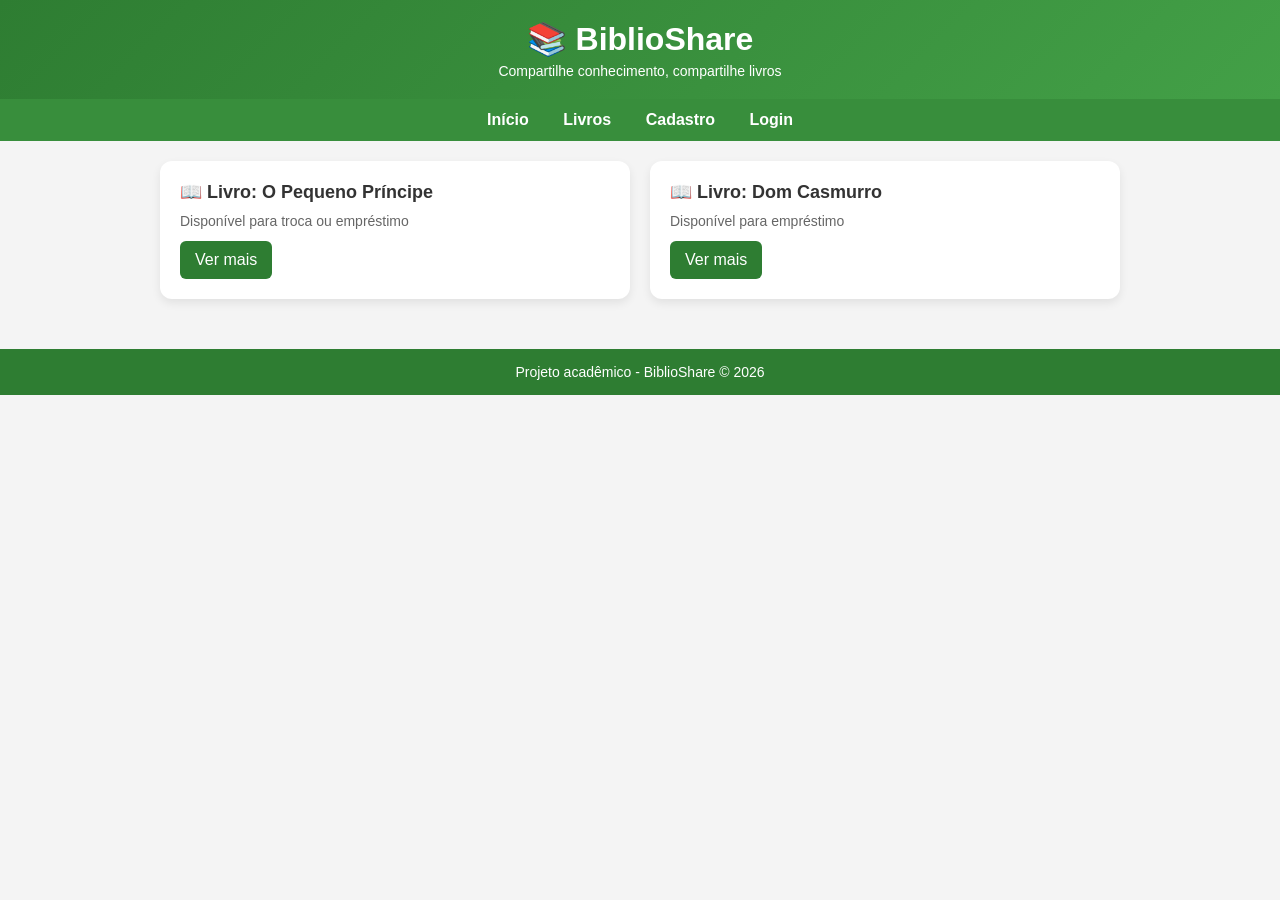
==== index.html @ 99cda968 "primeira versão do BiblioShare" ====
<!DOCTYPE html>
<html lang="pt-BR">
<head>
  <meta charset="UTF-8">
  <meta name="viewport" content="width=device-width, initial-scale=1.0">
  <title>BiblioShare</title>
  <link rel="stylesheet" href="css/style.css">
</head>
<body>

  <header>
    <h1>📚 BiblioShare</h1>
    <p>Compartilhe conhecimento, compartilhe livros</p>
  </header>

  <nav>
    <a href="#">Início</a>
    <a href="#">Livros</a>
    <a href="#">Cadastro</a>
    <a href="#">Login</a>
  </nav>

  <div class="container">

    <div class="card">
      <h3>📖 Livro: O Pequeno Príncipe</h3>
      <p>Disponível para troca ou empréstimo</p>
      <a href="#" class="btn">Ver mais</a>
    </div>

    <div class="card">
      <h3>📖 Livro: Dom Casmurro</h3>
      <p>Disponível para empréstimo</p>
      <a href="#" class="btn">Ver mais</a>
    </div>

  </div>

  <footer>
    <p>Projeto acadêmico - BiblioShare © 2026</p>
  </footer>

</body>
</html>
---- css/style.css ----
* {
  margin: 0;
  padding: 0;
  box-sizing: border-box;
  font-family: Arial, sans-serif;
}

body {
  background-color: #f4f4f4;
  color: #333;
}

header {
  background: linear-gradient(135deg, #2e7d32, #43a047);
  color: white;
  padding: 20px;
  text-align: center;
}

header p {
  font-size: 14px;
  margin-top: 5px;
}

nav {
  background-color: #388e3c;
  padding: 12px;
  text-align: center;
}

nav a {
  color: white;
  margin: 0 15px;
  text-decoration: none;
  font-weight: bold;
  transition: opacity 0.3s;
}

nav a:hover {
  opacity: 0.7;
}

.container {
  padding: 20px;
  max-width: 1000px;
  margin: auto;

  display: grid;
  grid-template-columns: repeat(auto-fit, minmax(250px, 1fr));
  gap: 20px;
}

.card {
  background: white;
  padding: 20px;
  border-radius: 12px;
  box-shadow: 0 4px 10px rgba(0,0,0,0.08);
  transition: transform 0.2s, box-shadow 0.2s;
}

.card:hover {
  transform: translateY(-5px);
  box-shadow: 0 6px 15px rgba(0,0,0,0.15);
}

.card h3 {
  margin-bottom: 10px;
  font-size: 18px;
}

.card p {
  font-size: 14px;
  color: #666;
}

.btn {
  display: inline-block;
  padding: 10px 15px;
  background-color: #2e7d32;
  color: white;
  border-radius: 6px;
  text-decoration: none;
  margin-top: 12px;
  transition: background 0.3s, transform 0.1s;
}

.btn:hover {
  background-color: #1b5e20;
}

.btn:active {
  transform: scale(0.95);
}

footer {
  text-align: center;
  padding: 15px;
  background-color: #2e7d32;
  color: white;
  margin-top: 30px;
  font-size: 14px;
}

/* Responsivo */
@media (max-width: 600px) {
  header h1 {
    font-size: 20px;
  }

  nav a {
    display: block;
    margin: 8px 0;
  }
}
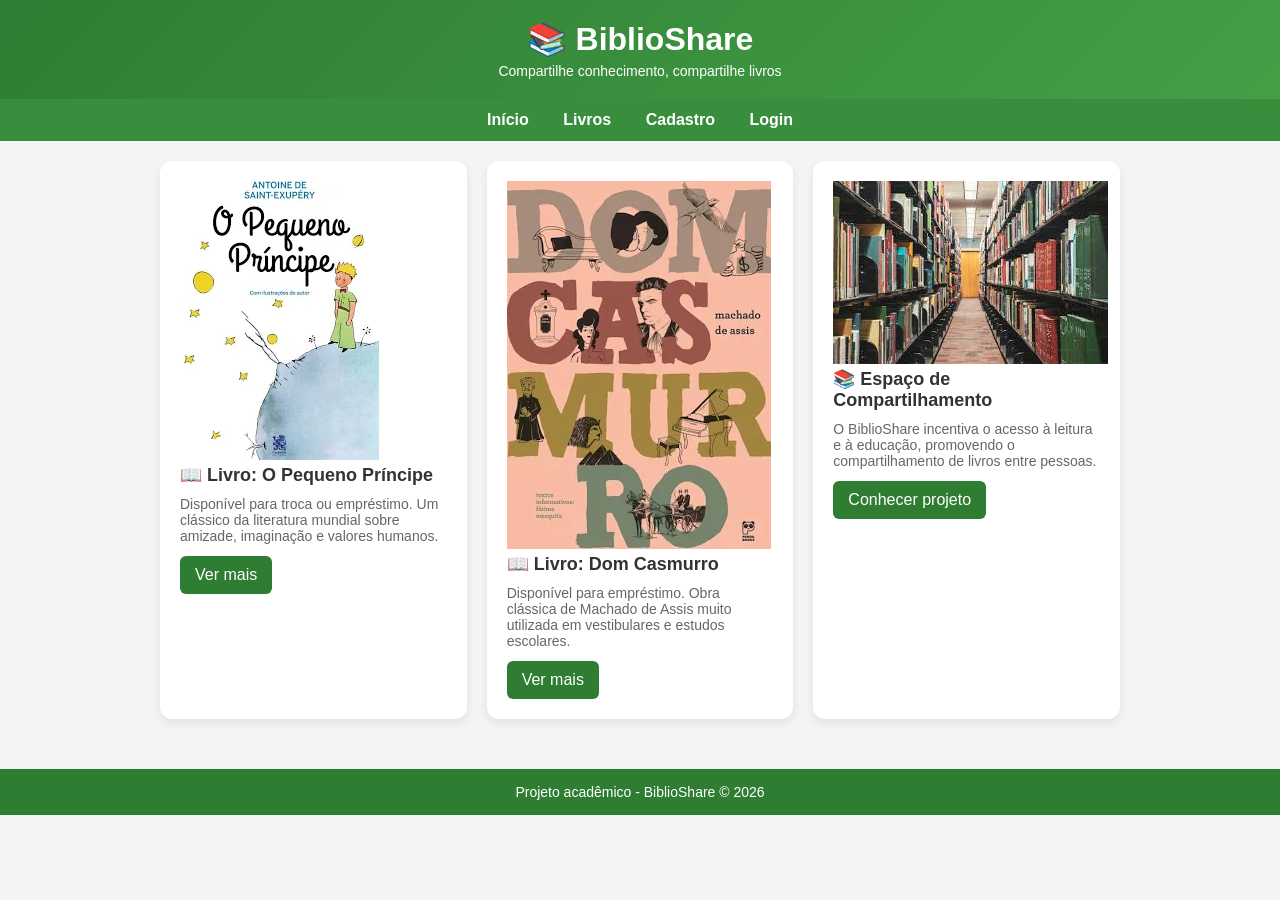
==== commit 9566899a: "Merge pull request #1 from m4riavit0ria/main Adiciona páginas de cadastro, login e imagens" ====
--- a/index.html
+++ b/index.html
@@ -16,25 +16,56 @@
   <nav>
     <a href="#">Início</a>
     <a href="#">Livros</a>
-    <a href="#">Cadastro</a>
-    <a href="#">Login</a>
+    <a href="cadastro.html">Cadastro</a>
+    <a href="login.html">Login</a>
   </nav>
 
   <div class="container">
 
-    <div class="card">
-      <h3>📖 Livro: O Pequeno Príncipe</h3>
-      <p>Disponível para troca ou empréstimo</p>
-      <a href="#" class="btn">Ver mais</a>
-    </div>
+  <div class="card">
+    <img src="img/pequeno-principe.jpg" alt="Livro O Pequeno Príncipe">
 
-    <div class="card">
-      <h3>📖 Livro: Dom Casmurro</h3>
-      <p>Disponível para empréstimo</p>
-      <a href="#" class="btn">Ver mais</a>
-    </div>
+    <h3>📖 Livro: O Pequeno Príncipe</h3>
 
+    <p>
+      Disponível para troca ou empréstimo.
+      Um clássico da literatura mundial sobre amizade,
+      imaginação e valores humanos.
+    </p>
+
+    <a href="#" class="btn">Ver mais</a>
   </div>
+
+  <div class="card">
+    <img src="img/dom-casmurro.jpg" alt="Livro Dom Casmurro">
+
+    <h3>📖 Livro: Dom Casmurro</h3>
+
+    <p>
+      Disponível para empréstimo.
+      Obra clássica de Machado de Assis muito utilizada
+      em vestibulares e estudos escolares.
+    </p>
+
+    <a href="#" class="btn">Ver mais</a>
+  </div>
+
+  <div class="card">
+  <img class="biblioteca-img"
+       src="img/biblioteca.jpg"
+       alt="Biblioteca">
+
+  <h3>📚 Espaço de Compartilhamento</h3>
+
+  <p>
+    O BiblioShare incentiva o acesso à leitura e à educação,
+    promovendo o compartilhamento de livros entre pessoas.
+  </p>
+
+  <a href="#" class="btn">Conhecer projeto</a>
+</div>
+
+</div>
 
   <footer>
     <p>Projeto acadêmico - BiblioShare © 2026</p>
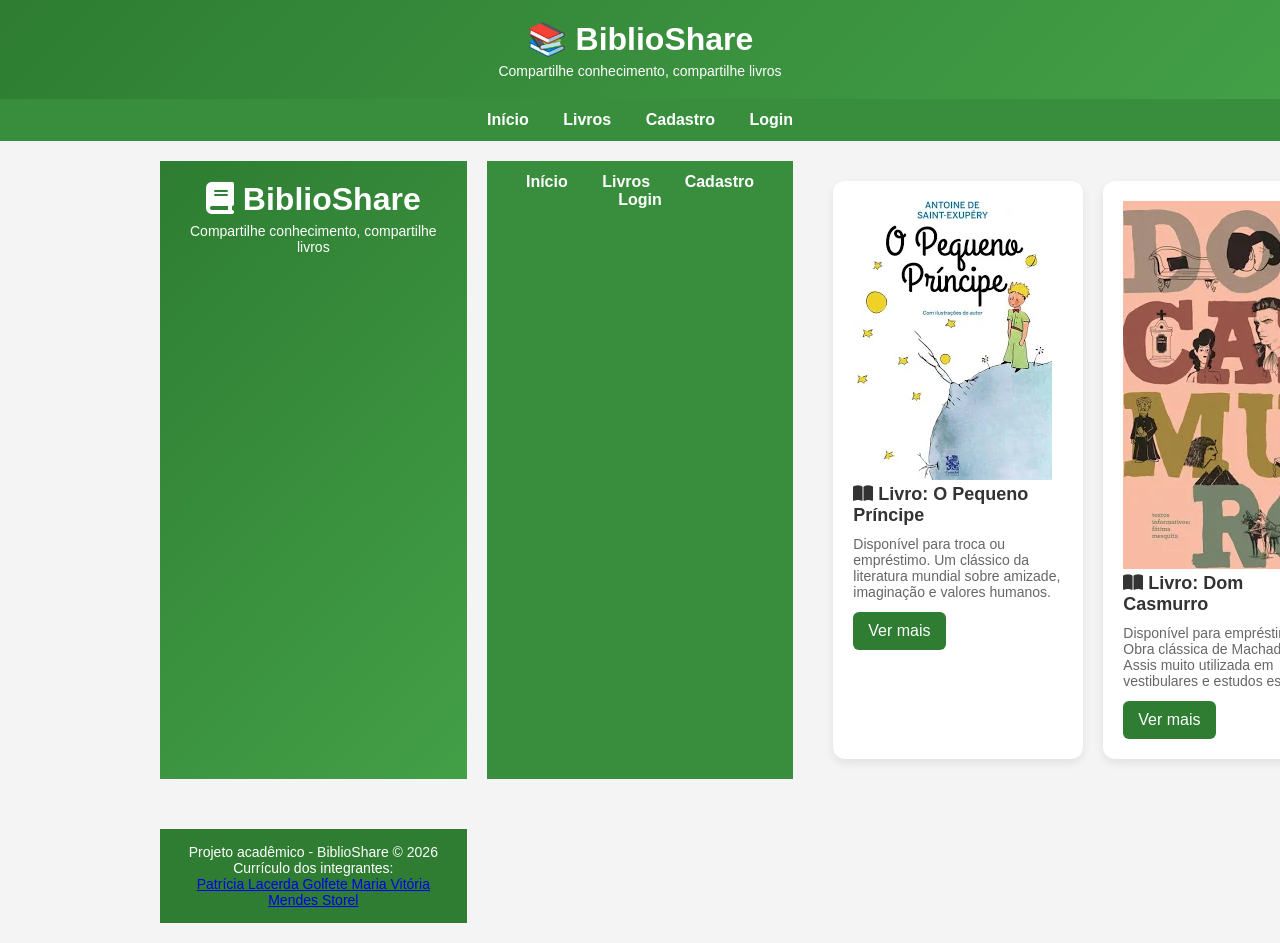
==== commit 468063c4: "melhorias pagina principal" ====
--- a/index.html
+++ b/index.html
@@ -1,11 +1,25 @@
 <!DOCTYPE html>
 <html lang="pt-BR">
+
 <head>
   <meta charset="UTF-8">
   <meta name="viewport" content="width=device-width, initial-scale=1.0">
+
   <title>BiblioShare</title>
+
+  <link rel="preconnect" href="https://fonts.googleapis.com">
+  <link rel="preconnect" href="https://fonts.gstatic.com" crossorigin>
+
+  <link
+    href="https://fonts.googleapis.com/css2?family=Poppins:wght@300;400;600&family=Merriweather:wght@700&display=swap"
+    rel="stylesheet">
+
+  <link rel="stylesheet"
+    href="https://cdnjs.cloudflare.com/ajax/libs/font-awesome/6.5.1/css/all.min.css">
+
   <link rel="stylesheet" href="css/style.css">
 </head>
+
 <body>
 
   <header>
@@ -20,12 +34,27 @@
     <a href="login.html">Login</a>
   </nav>
 
-  <div class="container">
+  <main class="container">
+<header>
+  <h1><i class="fa-solid fa-book"></i> BiblioShare</h1>
+  <p>Compartilhe conhecimento, compartilhe livros</p>
+</header>
 
-  <div class="card">
+<nav>
+  <a href="#">Início</a>
+  <a href="#">Livros</a>
+  <a href="cadastro.html">Cadastro</a>
+  <a href="login.html">Login</a>
+</nav>
+
+<main class="container">
+  <section class="card">
     <img src="img/pequeno-principe.jpg" alt="Livro O Pequeno Príncipe">
 
-    <h3>📖 Livro: O Pequeno Príncipe</h3>
+    <h3>
+      <i class="fa-solid fa-book-open"></i>
+      Livro: O Pequeno Príncipe
+    </h3>
 
     <p>
       Disponível para troca ou empréstimo.
@@ -34,12 +63,15 @@
     </p>
 
     <a href="#" class="btn">Ver mais</a>
-  </div>
+  </section>
 
-  <div class="card">
+  <section class="card">
     <img src="img/dom-casmurro.jpg" alt="Livro Dom Casmurro">
 
-    <h3>📖 Livro: Dom Casmurro</h3>
+    <h3>
+      <i class="fa-solid fa-book-open"></i>
+      Livro: Dom Casmurro
+    </h3>
 
     <p>
       Disponível para empréstimo.
@@ -48,28 +80,42 @@
     </p>
 
     <a href="#" class="btn">Ver mais</a>
-  </div>
+  </section>
 
-  <div class="card">
-  <img class="biblioteca-img"
-       src="img/biblioteca.jpg"
-       alt="Biblioteca">
+  <section class="card">
+    <img src="img/biblioteca.jpg" alt="Biblioteca compartilhada">
 
-  <h3>📚 Espaço de Compartilhamento</h3>
+    <h3>
+      <i class="fa-solid fa-users"></i>
+      Espaço de Compartilhamento
+    </h3>
 
-  <p>
-    O BiblioShare incentiva o acesso à leitura e à educação,
-    promovendo o compartilhamento de livros entre pessoas.
-  </p>
+    <p>
+      O BiblioShare incentiva o acesso à leitura e à educação,
+      promovendo o compartilhamento de livros entre pessoas.
+    </p>
 
-  <a href="#" class="btn">Conhecer projeto</a>
-</div>
+    <a href="#" class="btn">Conhecer projeto</a>
+  </section>
 
-</div>
+</main>
 
   <footer>
     <p>Projeto acadêmico - BiblioShare © 2026</p>
+
+    <div class="curriculos">
+      <p>Currículo dos integrantes:</p>
+
+      <a href="https://patriciagolfete.github.io/Curriculo-Vitae/" target="_blank">
+        Patrícia Lacerda Golfete
+      </a>
+
+      <a href="https://m4riavit0ria.github.io/Curriculo/" target="_blank">
+        Maria Vitória Mendes Storel
+      </a>
+    </div>
   </footer>
 
 </body>
+
 </html>
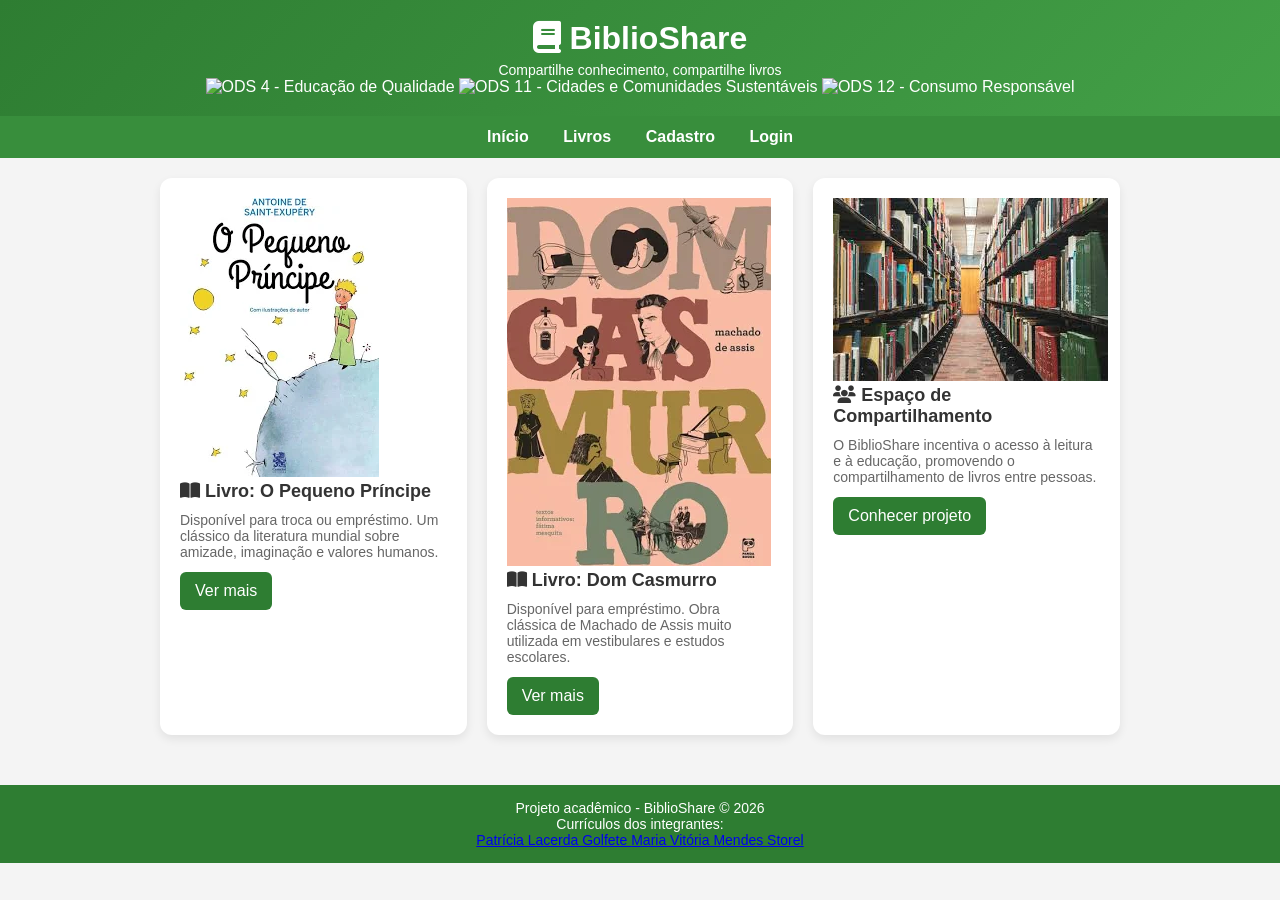
==== commit 5bca6f57: "atualizando caminho dos icons ods" ====
--- a/index.html
+++ b/index.html
@@ -7,6 +7,7 @@
 
   <title>BiblioShare</title>
 
+
   <link rel="preconnect" href="https://fonts.googleapis.com">
   <link rel="preconnect" href="https://fonts.gstatic.com" crossorigin>
 
@@ -14,17 +15,40 @@
     href="https://fonts.googleapis.com/css2?family=Poppins:wght@300;400;600&family=Merriweather:wght@700&display=swap"
     rel="stylesheet">
 
+  
   <link rel="stylesheet"
     href="https://cdnjs.cloudflare.com/ajax/libs/font-awesome/6.5.1/css/all.min.css">
 
+  
   <link rel="stylesheet" href="css/style.css">
 </head>
 
 <body>
 
   <header>
-    <h1>📚 BiblioShare</h1>
-    <p>Compartilhe conhecimento, compartilhe livros</p>
+    <h1><i class="fa-solid fa-book"></i> BiblioShare</h1>
+
+    <p>
+      Compartilhe conhecimento, compartilhe livros
+    </p>
+
+    <div class="ods-container">
+
+  <img
+    src="img/ods4.png"
+    alt="ODS 4 - Educação de Qualidade">
+
+  <img
+    src="img/ods11.png"
+    alt="ODS 11 - Cidades e Comunidades Sustentáveis">
+
+  <img
+    src="img/ods12.png"
+    alt="ODS 12 - Consumo Responsável">
+
+</div>
+
+
   </header>
 
   <nav>
@@ -35,82 +59,82 @@
   </nav>
 
   <main class="container">
-<header>
-  <h1><i class="fa-solid fa-book"></i> BiblioShare</h1>
-  <p>Compartilhe conhecimento, compartilhe livros</p>
-</header>
 
-<nav>
-  <a href="#">Início</a>
-  <a href="#">Livros</a>
-  <a href="cadastro.html">Cadastro</a>
-  <a href="login.html">Login</a>
-</nav>
+    <section class="card">
+      <img
+        src="img/pequeno-principe.jpg"
+        alt="Livro O Pequeno Príncipe">
 
-<main class="container">
-  <section class="card">
-    <img src="img/pequeno-principe.jpg" alt="Livro O Pequeno Príncipe">
+      <h3>
+        <i class="fa-solid fa-book-open"></i>
+        Livro: O Pequeno Príncipe
+      </h3>
 
-    <h3>
-      <i class="fa-solid fa-book-open"></i>
-      Livro: O Pequeno Príncipe
-    </h3>
+      <p>
+        Disponível para troca ou empréstimo.
+        Um clássico da literatura mundial sobre amizade,
+        imaginação e valores humanos.
+      </p>
 
-    <p>
-      Disponível para troca ou empréstimo.
-      Um clássico da literatura mundial sobre amizade,
-      imaginação e valores humanos.
-    </p>
+      <a href="#" class="btn">Ver mais</a>
+    </section>
 
-    <a href="#" class="btn">Ver mais</a>
-  </section>
+    <section class="card">
+      <img
+        src="img/dom-casmurro.jpg"
+        alt="Livro Dom Casmurro">
 
-  <section class="card">
-    <img src="img/dom-casmurro.jpg" alt="Livro Dom Casmurro">
+      <h3>
+        <i class="fa-solid fa-book-open"></i>
+        Livro: Dom Casmurro
+      </h3>
 
-    <h3>
-      <i class="fa-solid fa-book-open"></i>
-      Livro: Dom Casmurro
-    </h3>
+      <p>
+        Disponível para empréstimo.
+        Obra clássica de Machado de Assis muito utilizada
+        em vestibulares e estudos escolares.
+      </p>
 
-    <p>
-      Disponível para empréstimo.
-      Obra clássica de Machado de Assis muito utilizada
-      em vestibulares e estudos escolares.
-    </p>
+      <a href="#" class="btn">Ver mais</a>
+    </section>
 
-    <a href="#" class="btn">Ver mais</a>
-  </section>
+    <section class="card">
+      <img
+        src="img/biblioteca.jpg"
+        alt="Biblioteca compartilhada">
 
-  <section class="card">
-    <img src="img/biblioteca.jpg" alt="Biblioteca compartilhada">
+      <h3>
+        <i class="fa-solid fa-users"></i>
+        Espaço de Compartilhamento
+      </h3>
 
-    <h3>
-      <i class="fa-solid fa-users"></i>
-      Espaço de Compartilhamento
-    </h3>
+      <p>
+        O BiblioShare incentiva o acesso à leitura e à educação,
+        promovendo o compartilhamento de livros entre pessoas.
+      </p>
 
-    <p>
-      O BiblioShare incentiva o acesso à leitura e à educação,
-      promovendo o compartilhamento de livros entre pessoas.
-    </p>
+      <a href="#" class="btn">Conhecer projeto</a>
+    </section>
 
-    <a href="#" class="btn">Conhecer projeto</a>
-  </section>
-
-</main>
+  </main>
 
   <footer>
     <p>Projeto acadêmico - BiblioShare © 2026</p>
 
     <div class="curriculos">
-      <p>Currículo dos integrantes:</p>
+      <p>Currículos dos integrantes:</p>
 
-      <a href="https://patriciagolfete.github.io/Curriculo-Vitae/" target="_blank">
+      <a
+        href="https://patriciagolfete.github.io/Curriculo-Vitae/"
+        target="_blank">
+
         Patrícia Lacerda Golfete
       </a>
 
-      <a href="https://m4riavit0ria.github.io/Curriculo/" target="_blank">
+      <a
+        href="https://m4riavit0ria.github.io/Curriculo/"
+        target="_blank">
+
         Maria Vitória Mendes Storel
       </a>
     </div>
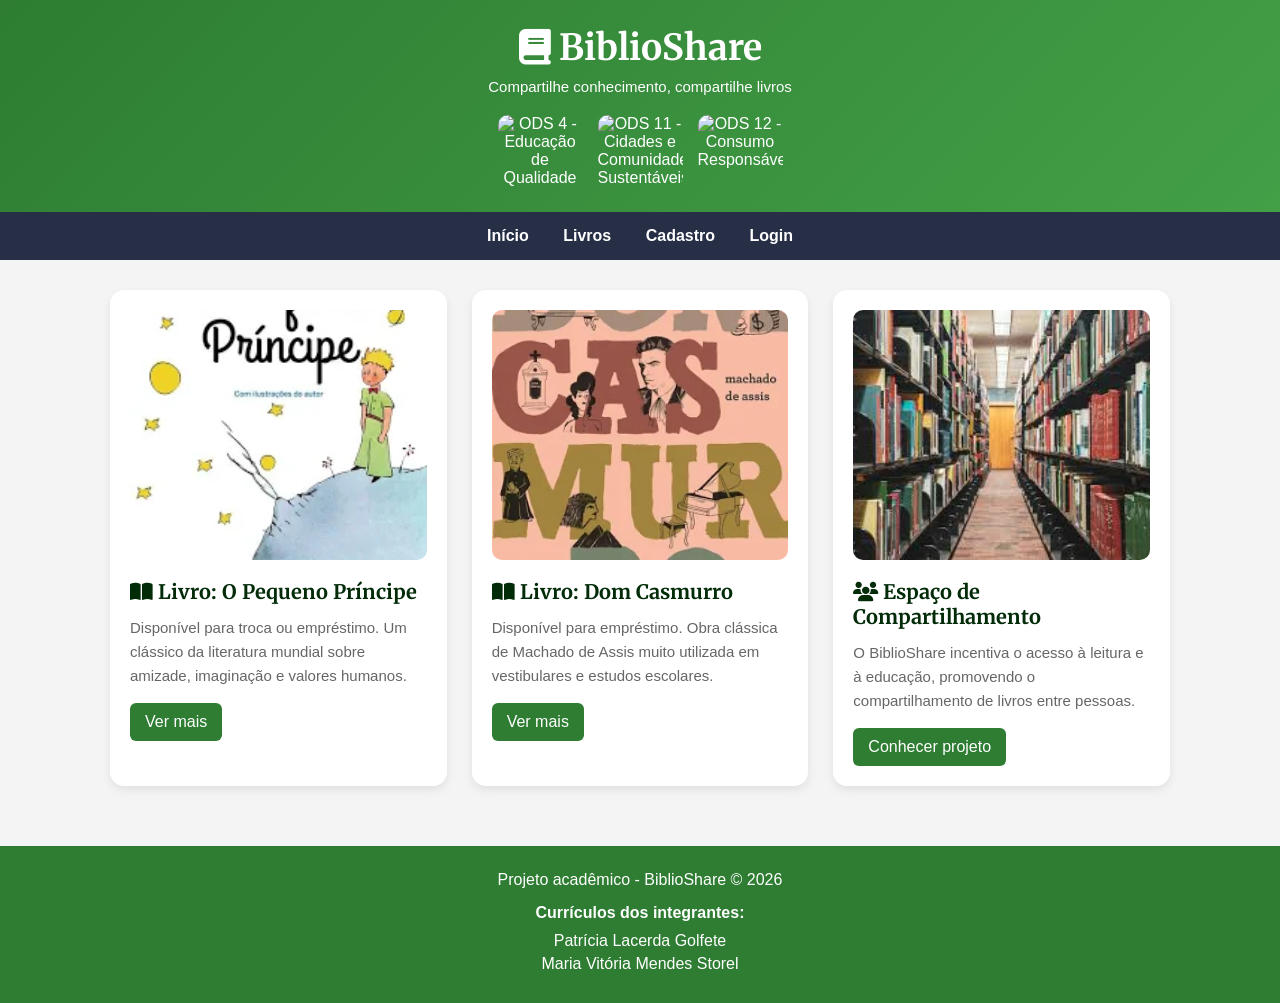
==== commit abd5ff62: "correção head" ====
--- a/index.html
+++ b/index.html
@@ -52,23 +52,23 @@
   </header>
 
   <nav>
-    <a href="#">Início</a>
-    <a href="#">Livros</a>
+    <a href="index.html">Início</a>
+    <a href="#livros">Livros</a>
     <a href="cadastro.html">Cadastro</a>
     <a href="login.html">Login</a>
   </nav>
 
-  <main class="container">
+  <main class="container" id="livros">
 
     <section class="card">
       <img
         src="img/pequeno-principe.jpg"
         alt="Livro O Pequeno Príncipe">
 
-      <h3>
+      <h2>
         <i class="fa-solid fa-book-open"></i>
         Livro: O Pequeno Príncipe
-      </h3>
+      </h2>
 
       <p>
         Disponível para troca ou empréstimo.
@@ -76,7 +76,9 @@
         imaginação e valores humanos.
       </p>
 
-      <a href="#" class="btn">Ver mais</a>
+      <a href="html/livro-pequeno-principe.html" class="btn">
+  Ver mais
+</a>
     </section>
 
     <section class="card">
@@ -84,10 +86,10 @@
         src="img/dom-casmurro.jpg"
         alt="Livro Dom Casmurro">
 
-      <h3>
+      <h2>
         <i class="fa-solid fa-book-open"></i>
         Livro: Dom Casmurro
-      </h3>
+      </h2>
 
       <p>
         Disponível para empréstimo.
@@ -95,7 +97,9 @@
         em vestibulares e estudos escolares.
       </p>
 
-      <a href="#" class="btn">Ver mais</a>
+      <a href="html/livro-dom-casmurro.html" class="btn">
+  Ver mais
+</a>
     </section>
 
     <section class="card">
@@ -103,17 +107,17 @@
         src="img/biblioteca.jpg"
         alt="Biblioteca compartilhada">
 
-      <h3>
+      <h2>
         <i class="fa-solid fa-users"></i>
         Espaço de Compartilhamento
-      </h3>
+      </h2>
 
       <p>
         O BiblioShare incentiva o acesso à leitura e à educação,
         promovendo o compartilhamento de livros entre pessoas.
       </p>
 
-      <a href="#" class="btn">Conhecer projeto</a>
+      <a href="https://github.com/patriciagolfete/BiblioShare" class="btn">Conhecer projeto</a>
     </section>
 
   </main>
--- a/css/style.css
+++ b/css/style.css
@@ -2,29 +2,39 @@
   margin: 0;
   padding: 0;
   box-sizing: border-box;
-  font-family: Arial, sans-serif;
 }
 
 body {
   background-color: #f4f4f4;
   color: #333;
+  font-family: 'Poppins', sans-serif;
+}
+
+h1,
+h2,
+h3 {
+  font-family: 'Merriweather', serif;
 }
 
 header {
   background: linear-gradient(135deg, #2e7d32, #43a047);
   color: white;
-  padding: 20px;
+  padding: 25px;
   text-align: center;
 }
 
+header h1 {
+  font-size: 36px;
+}
+
 header p {
-  font-size: 14px;
-  margin-top: 5px;
+  font-size: 15px;
+  margin-top: 8px;
 }
 
 nav {
-  background-color: #388e3c;
-  padding: 12px;
+  background-color: #272f47;
+  padding: 15px;
   text-align: center;
 }
 
@@ -41,36 +51,46 @@
 }
 
 .container {
-  padding: 20px;
-  max-width: 1000px;
+  padding: 30px 20px;
+  max-width: 1100px;
   margin: auto;
 
   display: grid;
-  grid-template-columns: repeat(auto-fit, minmax(250px, 1fr));
-  gap: 20px;
+  grid-template-columns: repeat(auto-fit, minmax(280px, 1fr));
+  gap: 25px;
 }
 
 .card {
   background: white;
   padding: 20px;
-  border-radius: 12px;
-  box-shadow: 0 4px 10px rgba(0,0,0,0.08);
+  border-radius: 14px;
+  box-shadow: 0 4px 10px rgba(0, 0, 0, 0.08);
   transition: transform 0.2s, box-shadow 0.2s;
 }
 
 .card:hover {
   transform: translateY(-5px);
-  box-shadow: 0 6px 15px rgba(0,0,0,0.15);
+  box-shadow: 0 6px 15px rgba(0, 0, 0, 0.15);
 }
 
-.card h3 {
-  margin-bottom: 10px;
-  font-size: 18px;
+.card img {
+  width: 100%;
+  height: 250px;
+  object-fit: cover;
+  border-radius: 10px;
+  margin-bottom: 15px;
+}
+
+.card h2 {
+  margin-bottom: 12px;
+  font-size: 20px;
+  color: #022b08;
 }
 
 .card p {
-  font-size: 14px;
+  font-size: 15px;
   color: #666;
+  line-height: 1.6;
 }
 
 .btn {
@@ -80,7 +100,7 @@
   color: white;
   border-radius: 6px;
   text-decoration: none;
-  margin-top: 12px;
+  margin-top: 15px;
   transition: background 0.3s, transform 0.1s;
 }
 
@@ -94,21 +114,76 @@
 
 footer {
   text-align: center;
-  padding: 15px;
+  padding: 25px;
   background-color: #2e7d32;
   color: white;
   margin-top: 30px;
-  font-size: 14px;
 }
 
-/* Responsivo */
+.curriculos {
+  margin-top: 15px;
+}
+
+.curriculos p {
+  margin-bottom: 10px;
+  font-weight: bold;
+}
+
+.curriculos a {
+  display: block;
+  color: white;
+  text-decoration: none;
+  margin: 5px 0;
+  transition: opacity 0.3s;
+}
+
+.curriculos a:hover {
+  opacity: 0.7;
+}
+
+/* Responsividade */
 @media (max-width: 600px) {
+
   header h1 {
-    font-size: 20px;
+    font-size: 26px;
   }
 
   nav a {
     display: block;
-    margin: 8px 0;
+    margin: 10px 0;
   }
-}+
+  .card img {
+    height: 220px;
+  }
+}
+.ods-container {
+  margin-top: 20px;
+
+  display: flex;
+  justify-content: center;
+  gap: 15px;
+  flex-wrap: wrap;
+}
+
+.ods-container img {
+  width: 85px;
+  border-radius: 10px;
+
+  transition: transform 0.2s;
+}
+
+.ods-container img:hover {
+  transform: scale(1.05);
+}
+
+.livro-img {
+  width: 100% !important;
+  max-width: 350px;
+
+  height: auto !important;
+  object-fit: contain !important;
+
+  display: block;
+  margin: 0 auto 20px auto;
+}
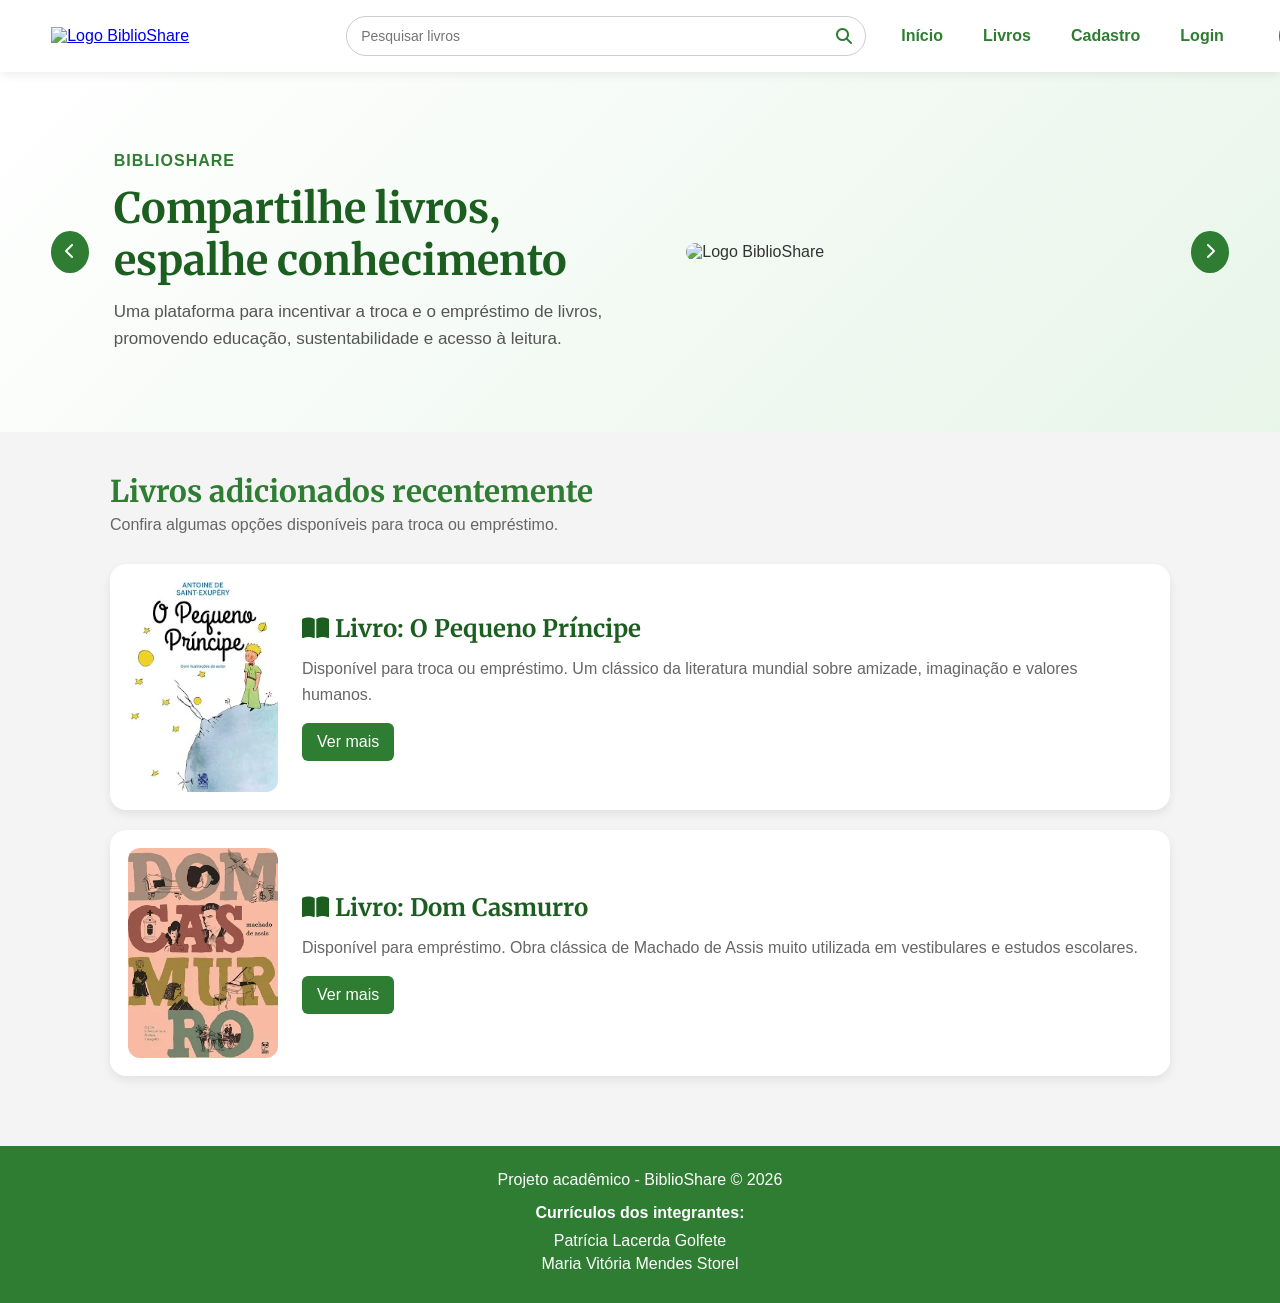
==== commit 8e435bbc: "acessibilidade e contraste" ====
--- a/index.html
+++ b/index.html
@@ -7,7 +7,6 @@
 
   <title>BiblioShare</title>
 
-
   <link rel="preconnect" href="https://fonts.googleapis.com">
   <link rel="preconnect" href="https://fonts.gstatic.com" crossorigin>
 
@@ -15,110 +14,147 @@
     href="https://fonts.googleapis.com/css2?family=Poppins:wght@300;400;600&family=Merriweather:wght@700&display=swap"
     rel="stylesheet">
 
-  
   <link rel="stylesheet"
     href="https://cdnjs.cloudflare.com/ajax/libs/font-awesome/6.5.1/css/all.min.css">
 
-  
   <link rel="stylesheet" href="css/style.css">
 </head>
 
 <body>
 
-  <header>
-    <h1><i class="fa-solid fa-book"></i> BiblioShare</h1>
+  <header class="topo">
+  <a href="index.html">
+    <img
+      src="img/logo-biblioshare.png"
+      alt="Logo BiblioShare"
+      class="logo">
+  </a>
 
-    <p>
-      Compartilhe conhecimento, compartilhe livros
-    </p>
+  <form class="busca-menu">
+  <label for="pesquisa" class="label-escondida">Pesquisar livros</label>
 
-    <div class="ods-container">
+  <input
+    type="text"
+    id="pesquisa"
+    placeholder="Pesquisar livros">
 
-  <img
-    src="img/ods4.png"
-    alt="ODS 4 - Educação de Qualidade">
+  <i class="fa-solid fa-magnifying-glass"></i>
 
-  <img
-    src="img/ods11.png"
-    alt="ODS 11 - Cidades e Comunidades Sustentáveis">
+  <div id="resultado-pesquisa" class="resultado-pesquisa"></div>
+</form>
 
-  <img
-    src="img/ods12.png"
-    alt="ODS 12 - Consumo Responsável">
-
-</div>
-
-
-  </header>
-
-  <nav>
+  <nav class="menu">
     <a href="index.html">Início</a>
-    <a href="#livros">Livros</a>
+    <a href="livros.html">Livros</a>
     <a href="cadastro.html">Cadastro</a>
     <a href="login.html">Login</a>
   </nav>
 
-  <main class="container" id="livros">
+  <div class="acessibilidade">
+
+  <button id="diminuir-fonte" type="button">
+    A-
+  </button>
+
+  <button id="aumentar-fonte" type="button">
+    A+
+  </button>
+
+  <button id="alto-contraste" type="button">
+  🌙
+</button>
+
+</div>
+
+</header>
+
+  <section class="banner">
+    <button class="banner-btn" id="btn-voltar" type="button">
+      <i class="fa-solid fa-chevron-left"></i>
+    </button>
+
+    <div class="banner-conteudo">
+      <div class="banner-texto">
+        <span id="banner-tag">BiblioShare</span>
+
+        <h1 id="banner-titulo">
+          Compartilhe livros, espalhe conhecimento
+        </h1>
+
+        <p id="banner-descricao">
+          Uma plataforma para incentivar a troca e o empréstimo de livros,
+          promovendo educação, sustentabilidade e acesso à leitura.
+        </p>
+      </div>
+
+      <div class="banner-ods" id="banner-imagens">
+        <img
+          src="img/logo-biblioshare.png"
+          alt="Logo BiblioShare"
+          class="banner-logo">
+      </div>
+    </div>
+
+    <button class="banner-btn" id="btn-avancar" type="button">
+      <i class="fa-solid fa-chevron-right"></i>
+    </button>
+  </section>
+
+  <section class="titulo-secao">
+    <h2>Livros adicionados recentemente</h2>
+
+    <p>
+      Confira algumas opções disponíveis para troca ou empréstimo.
+    </p>
+  </section>
+
+  <main class="container-livros" id="livros">
 
     <section class="card">
-      <img
-        src="img/pequeno-principe.jpg"
-        alt="Livro O Pequeno Príncipe">
+  <img
+    src="img/pequeno-principe.jpg"
+    alt="Livro O Pequeno Príncipe">
 
-      <h2>
-        <i class="fa-solid fa-book-open"></i>
-        Livro: O Pequeno Príncipe
-      </h2>
+  <div class="card-conteudo">
+    <h2>
+      <i class="fa-solid fa-book-open"></i>
+      Livro: O Pequeno Príncipe
+    </h2>
 
-      <p>
-        Disponível para troca ou empréstimo.
-        Um clássico da literatura mundial sobre amizade,
-        imaginação e valores humanos.
-      </p>
+    <p>
+      Disponível para troca ou empréstimo.
+      Um clássico da literatura mundial sobre amizade,
+      imaginação e valores humanos.
+    </p>
 
-      <a href="html/livro-pequeno-principe.html" class="btn">
-  Ver mais
-</a>
-    </section>
+    <a href="html/livro-pequeno-principe.html" class="btn">
+      Ver mais
+    </a>
+  </div>
+</section>
 
-    <section class="card">
-      <img
-        src="img/dom-casmurro.jpg"
-        alt="Livro Dom Casmurro">
+<section class="card">
+  <img
+    src="img/dom-casmurro.jpg"
+    alt="Livro Dom Casmurro">
 
-      <h2>
-        <i class="fa-solid fa-book-open"></i>
-        Livro: Dom Casmurro
-      </h2>
+  <div class="card-conteudo">
+    <h2>
+      <i class="fa-solid fa-book-open"></i>
+      Livro: Dom Casmurro
+    </h2>
 
-      <p>
-        Disponível para empréstimo.
-        Obra clássica de Machado de Assis muito utilizada
-        em vestibulares e estudos escolares.
-      </p>
+    <p>
+      Disponível para empréstimo.
+      Obra clássica de Machado de Assis muito utilizada
+      em vestibulares e estudos escolares.
+    </p>
 
-      <a href="html/livro-dom-casmurro.html" class="btn">
-  Ver mais
-</a>
-    </section>
-
-    <section class="card">
-      <img
-        src="img/biblioteca.jpg"
-        alt="Biblioteca compartilhada">
-
-      <h2>
-        <i class="fa-solid fa-users"></i>
-        Espaço de Compartilhamento
-      </h2>
-
-      <p>
-        O BiblioShare incentiva o acesso à leitura e à educação,
-        promovendo o compartilhamento de livros entre pessoas.
-      </p>
-
-      <a href="https://github.com/patriciagolfete/BiblioShare" class="btn">Conhecer projeto</a>
-    </section>
+    <a href="html/livro-dom-casmurro.html" class="btn">
+      Ver mais
+    </a>
+  </div>
+</section>
 
   </main>
 
@@ -131,19 +167,18 @@
       <a
         href="https://patriciagolfete.github.io/Curriculo-Vitae/"
         target="_blank">
-
         Patrícia Lacerda Golfete
       </a>
 
       <a
         href="https://m4riavit0ria.github.io/Curriculo/"
         target="_blank">
-
         Maria Vitória Mendes Storel
       </a>
     </div>
   </footer>
 
+  <script src="js/script.js"></script>
 </body>
 
 </html>
--- a/css/style.css
+++ b/css/style.css
@@ -16,107 +16,386 @@
   font-family: 'Merriweather', serif;
 }
 
-header {
-  background: linear-gradient(135deg, #2e7d32, #43a047);
+/* TOPO */
+
+.topo {
+  background-color: white;
+  padding: 15px 4%;
+
+  display: flex;
+  align-items: center;
+  gap: 35px;
+
+  box-shadow: 0 2px 10px rgba(0, 0, 0, 0.08);
+
+  position: sticky;
+  top: 0;
+  z-index: 10;
+}
+
+.logo {
+  width: 260px;
+  display: block;
+}
+
+/* PESQUISA */
+
+.busca-menu {
+  width: 520px;
+  position: relative;
+  flex-shrink: 0;
+}
+
+.busca-menu input {
+  width: 100%;
+  padding: 11px 40px 11px 14px;
+
+  border: 1px solid #ccc;
+  border-radius: 20px;
+
+  font-family: 'Poppins', sans-serif;
+  font-size: 14px;
+}
+
+.busca-menu i {
+  position: absolute;
+  right: 14px;
+  top: 50%;
+  transform: translateY(-50%);
+  color: #2e7d32;
+}
+
+.label-escondida {
+  display: none;
+}
+
+/* MENU */
+
+.menu {
+  display: flex;
+  align-items: center;
+  gap: 40px;
+
+  margin-left: auto;
+  margin-right: 20px;
+}
+
+.menu a {
+  color: #2e7d32;
+  text-decoration: none;
+
+  font-weight: 600;
+  font-size: 16px;
+
+  transition: color 0.3s;
+}
+
+.menu a:hover {
+  color: #1b5e20;
+}
+
+/* RESULTADO PESQUISA */
+
+.resultado-pesquisa {
+  display: none;
+
+  position: absolute;
+  top: 55px;
+  left: 0;
+
+  width: 100%;
+
+  background: white;
+
+  border: 1px solid #dcdcdc;
+  border-radius: 14px;
+
+  box-shadow: 0 8px 20px rgba(0, 0, 0, 0.08);
+
+  overflow: hidden;
+  z-index: 999;
+}
+
+.item-pesquisa {
+  display: flex;
+  align-items: center;
+  gap: 12px;
+
+  padding: 10px 14px;
+
+  text-decoration: none;
+  color: #222;
+
+  border-bottom: 1px solid #f1f1f1;
+
+  transition: background 0.2s;
+}
+
+.item-pesquisa:last-child {
+  border-bottom: none;
+}
+
+.item-pesquisa:hover {
+  background-color: #f8f8f8;
+}
+
+.item-pesquisa img {
+  width: 42px !important;
+  height: 58px !important;
+
+  min-width: 42px;
+
+  object-fit: cover !important;
+  border-radius: 6px;
+}
+
+.texto-pesquisa {
+  display: flex;
+  flex-direction: column;
+}
+
+.texto-pesquisa strong {
+  color: #111;
+  font-size: 14px;
+}
+
+.texto-pesquisa span {
+  color: #666;
+  font-size: 12px;
+}
+
+.resultado-pesquisa p {
+  padding: 14px;
+  color: #777;
+  font-size: 13px;
+}
+
+/* BANNER */
+
+.banner {
+  background: linear-gradient(135deg, #ffffff, #e8f5e9);
+
+  padding: 60px 4%;
+
+  display: flex;
+  align-items: center;
+  justify-content: center;
+
+  gap: 25px;
+}
+
+.banner-conteudo {
+  width: 100%;
+  max-width: 1200px;
+  min-height: 240px;
+
+  display: flex;
+  align-items: center;
+  justify-content: space-between;
+
+  gap: 40px;
+}
+
+.banner-texto {
+  max-width: 600px;
+}
+
+.banner-texto span {
+  color: #2e7d32;
+  font-weight: 600;
+  text-transform: uppercase;
+  letter-spacing: 1px;
+}
+
+.banner-texto h1 {
+  color: #1b5e20;
+  font-size: 42px;
+  margin: 12px 0;
+}
+
+.banner-texto p {
+  color: #555;
+  font-size: 17px;
+  line-height: 1.6;
+}
+
+.banner-ods {
+  display: flex;
+  align-items: center;
+  justify-content: center;
+  gap: 15px;
+  flex-wrap: wrap;
+}
+
+.banner-ods a {
+  display: inline-block;
+}
+
+.banner-ods img {
+  width: 150px;
+  border-radius: 12px;
+
+  transition: transform 0.3s;
+}
+
+.banner-ods img:hover {
+  transform: scale(1.05);
+}
+
+.banner-logo {
+  width: 480px !important;
+  max-width: 100%;
+}
+
+.banner-biblioteca {
+  width: 390px !important;
+  height: 180px !important;
+  object-fit: cover !important;
+  border-radius: 16px;
+}
+
+.banner-btn {
+  width: 42px;
+  height: 42px;
+
+  border: none;
+  border-radius: 50%;
+
+  background-color: #2e7d32;
   color: white;
-  padding: 25px;
-  text-align: center;
-}
-
-header h1 {
-  font-size: 36px;
-}
-
-header p {
-  font-size: 15px;
-  margin-top: 8px;
-}
-
-nav {
-  background-color: #272f47;
-  padding: 15px;
-  text-align: center;
-}
-
-nav a {
-  color: white;
-  margin: 0 15px;
-  text-decoration: none;
-  font-weight: bold;
-  transition: opacity 0.3s;
-}
-
-nav a:hover {
-  opacity: 0.7;
-}
-
-.container {
-  padding: 30px 20px;
+
+  cursor: pointer;
+  font-size: 16px;
+
+  transition: background 0.3s, transform 0.2s;
+}
+
+.banner-btn:hover {
+  background-color: #1b5e20;
+  transform: scale(1.05);
+}
+
+/* TÍTULO SEÇÃO */
+
+.titulo-secao {
   max-width: 1100px;
-  margin: auto;
-
-  display: grid;
-  grid-template-columns: repeat(auto-fit, minmax(280px, 1fr));
-  gap: 25px;
-}
-
-.card {
+
+  margin: 40px auto 10px auto;
+  padding: 0 20px;
+
+  text-align: left;
+}
+
+.titulo-secao h2 {
+  color: #2e7d32;
+  font-size: 30px;
+  margin-bottom: 6px;
+}
+
+.titulo-secao p {
+  color: #666;
+}
+
+/* LIVROS */
+
+.container-livros {
+  max-width: 1100px;
+  margin: 0 auto;
+  padding: 20px;
+}
+
+.container-livros .card {
   background: white;
-  padding: 20px;
-  border-radius: 14px;
-  box-shadow: 0 4px 10px rgba(0, 0, 0, 0.08);
+  border-radius: 16px;
+
+  padding: 18px;
+
+  display: flex;
+  align-items: center;
+
+  gap: 24px;
+
+  box-shadow: 0 4px 10px rgba(0,0,0,0.08);
+
+  margin-bottom: 20px;
+
   transition: transform 0.2s, box-shadow 0.2s;
 }
 
-.card:hover {
-  transform: translateY(-5px);
-  box-shadow: 0 6px 15px rgba(0, 0, 0, 0.15);
-}
-
-.card img {
-  width: 100%;
-  height: 250px;
-  object-fit: cover;
-  border-radius: 10px;
-  margin-bottom: 15px;
-}
-
-.card h2 {
+.container-livros .card:hover {
+  transform: translateY(-4px);
+  box-shadow: 0 6px 15px rgba(0,0,0,0.15);
+}
+
+.container-livros .card img {
+  width: 150px !important;
+  height: 210px !important;
+
+  object-fit: cover !important;
+
+  border-radius: 12px;
+
+  flex-shrink: 0;
+}
+
+.card-conteudo {
+  flex: 1;
+}
+
+.card-conteudo h2 {
+  color: #1b5e20;
   margin-bottom: 12px;
-  font-size: 20px;
-  color: #022b08;
-}
-
-.card p {
-  font-size: 15px;
+}
+
+.card-conteudo p {
   color: #666;
   line-height: 1.6;
-}
+  margin-bottom: 15px;
+}
+
+/* BOTÃO */
 
 .btn {
   display: inline-block;
+
   padding: 10px 15px;
+
   background-color: #2e7d32;
   color: white;
+
   border-radius: 6px;
+
   text-decoration: none;
-  margin-top: 15px;
-  transition: background 0.3s, transform 0.1s;
+
+  transition: background 0.3s;
 }
 
 .btn:hover {
   background-color: #1b5e20;
 }
 
-.btn:active {
-  transform: scale(0.95);
-}
+/* LIVROS INDIVIDUAIS */
+
+.livro-img {
+  width: 100% !important;
+  max-width: 350px;
+
+  height: auto !important;
+  object-fit: contain !important;
+
+  display: block;
+  margin: 0 auto 20px auto;
+}
+
+/* FOOTER */
 
 footer {
   text-align: center;
   padding: 25px;
+
   background-color: #2e7d32;
   color: white;
+
   margin-top: 30px;
 }
 
@@ -134,56 +413,249 @@
   color: white;
   text-decoration: none;
   margin: 5px 0;
-  transition: opacity 0.3s;
 }
 
 .curriculos a:hover {
   opacity: 0.7;
 }
 
-/* Responsividade */
-@media (max-width: 600px) {
-
-  header h1 {
-    font-size: 26px;
-  }
-
-  nav a {
-    display: block;
-    margin: 10px 0;
-  }
-
-  .card img {
-    height: 220px;
-  }
-}
-.ods-container {
+/* FORMULÁRIOS */
+
+.form-container {
+  max-width: 500px;
+  margin: 50px auto;
+  background: white;
+  padding: 30px;
+  border-radius: 16px;
+  box-shadow: 0 4px 10px rgba(0,0,0,0.1);
+}
+
+.form-container h1 {
+  text-align: center;
+  margin-bottom: 20px;
+  color: #2e7d32;
+  font-size: 28px;
+}
+
+.form-group {
+  margin-bottom: 18px;
+}
+
+.form-group label {
+  display: block;
+  margin-bottom: 6px;
+  font-weight: 600;
+}
+
+.form-group input,
+.form-group select {
+  width: 100%;
+  padding: 11px;
+  border: 1px solid #ccc;
+  border-radius: 8px;
+  font-size: 14px;
+  font-family: 'Poppins', sans-serif;
+}
+
+.btn-submit {
+  width: 100%;
+  padding: 12px;
+  border: none;
+  border-radius: 8px;
+  background-color: #2e7d32;
+  color: white;
+  font-size: 16px;
+  cursor: pointer;
+  transition: background 0.3s;
+}
+
+.btn-submit:hover {
+  background-color: #1b5e20;
+}
+
+.cadastro-link {
+  text-align: center;
+  margin-top: 18px;
+  font-size: 14px;
+}
+
+.cadastro-link a {
+  color: #2e7d32;
+  text-decoration: none;
+  font-weight: 600;
+}
+
+.cadastro-link a:hover {
+  text-decoration: underline;
+}
+
+.btn-livro {
+  display: inline-block;
   margin-top: 20px;
-
-  display: flex;
+}
+
+.form-container p {
+  margin-bottom: 12px;
+  line-height: 1.7;
+}
+
+.botoes-livro {
+  display: flex;
+  gap: 12px;
+  flex-wrap: wrap;
+  margin-top: 20px;
+}
+
+.btn-livro {
+  display: inline-block;
+}
+
+.form-container p {
+  margin-bottom: 12px;
+  line-height: 1.7;
+}
+
+/* ACESSIBILIDADE */
+
+.acessibilidade {
+  display: flex;
+  align-items: center;
+  gap: 10px;
+}
+
+.acessibilidade button {
+  width: 42px;
+  height: 42px;
+
+  border: none;
+  border-radius: 50%;
+
+  background: #2e7d32;
+  color: white;
+
+  cursor: pointer;
+
+  font-size: 18px;
+
+  display: flex;
+  align-items: center;
   justify-content: center;
-  gap: 15px;
-  flex-wrap: wrap;
-}
-
-.ods-container img {
-  width: 85px;
-  border-radius: 10px;
-
-  transition: transform 0.2s;
-}
-
-.ods-container img:hover {
+
+  transition: background 0.3s, transform 0.2s;
+}
+
+.acessibilidade button:hover {
+  background: #1b5e20;
   transform: scale(1.05);
 }
 
-.livro-img {
-  width: 100% !important;
-  max-width: 350px;
-
-  height: auto !important;
-  object-fit: contain !important;
-
-  display: block;
-  margin: 0 auto 20px auto;
-}
+/* ALTO CONTRASTE */
+
+body.alto-contraste {
+  background: #000;
+  color: #fff;
+}
+
+body.alto-contraste .topo,
+body.alto-contraste .card,
+body.alto-contraste .form-container,
+body.alto-contraste footer {
+  background: #111;
+  color: #fff;
+}
+
+body.alto-contraste p,
+body.alto-contraste h1,
+body.alto-contraste h2,
+body.alto-contraste label,
+body.alto-contraste a {
+  color: #fff !important;
+}
+
+body.alto-contraste .btn,
+body.alto-contraste .btn-submit {
+  background: yellow;
+  color: black;
+}
+body.alto-contraste .banner {
+  background: #000 !important;
+}
+
+body.alto-contraste .banner-texto span,
+body.alto-contraste .banner-texto h1,
+body.alto-contraste .banner-texto p {
+  color: #fff !important;
+}
+
+body.alto-contraste .banner-btn {
+  background: yellow !important;
+  color: black !important;
+}
+
+body.alto-contraste .banner-ods img,
+body.alto-contraste .banner-logo,
+body.alto-contraste .banner-biblioteca {
+  border: 2px solid yellow;
+}
+body.alto-contraste .menu a,
+body.alto-contraste .busca-menu i {
+  color: yellow !important;
+}
+
+@media (max-width: 800px) {
+
+  .topo {
+    flex-direction: column;
+    gap: 15px;
+  }
+
+  .logo {
+    width: 200px;
+  }
+
+  .menu {
+    flex-wrap: wrap;
+    justify-content: center;
+    margin: 0;
+  }
+
+  .busca-menu {
+    width: 100%;
+    max-width: 320px;
+  }
+
+  .banner {
+    padding: 40px 20px;
+  }
+
+  .banner-conteudo {
+    flex-direction: column;
+    text-align: center;
+  }
+
+  .banner-texto h1 {
+    font-size: 30px;
+  }
+
+  .banner-ods img {
+    width: 75px;
+  }
+
+  .banner-logo {
+    width: 220px !important;
+  }
+
+  .titulo-secao h2 {
+    font-size: 24px;
+  }
+
+  .container-livros .card {
+    flex-direction: column;
+    align-items: flex-start;
+  }
+
+  .container-livros .card img {
+    width: 100% !important;
+    height: 220px !important;
+  }
+}
